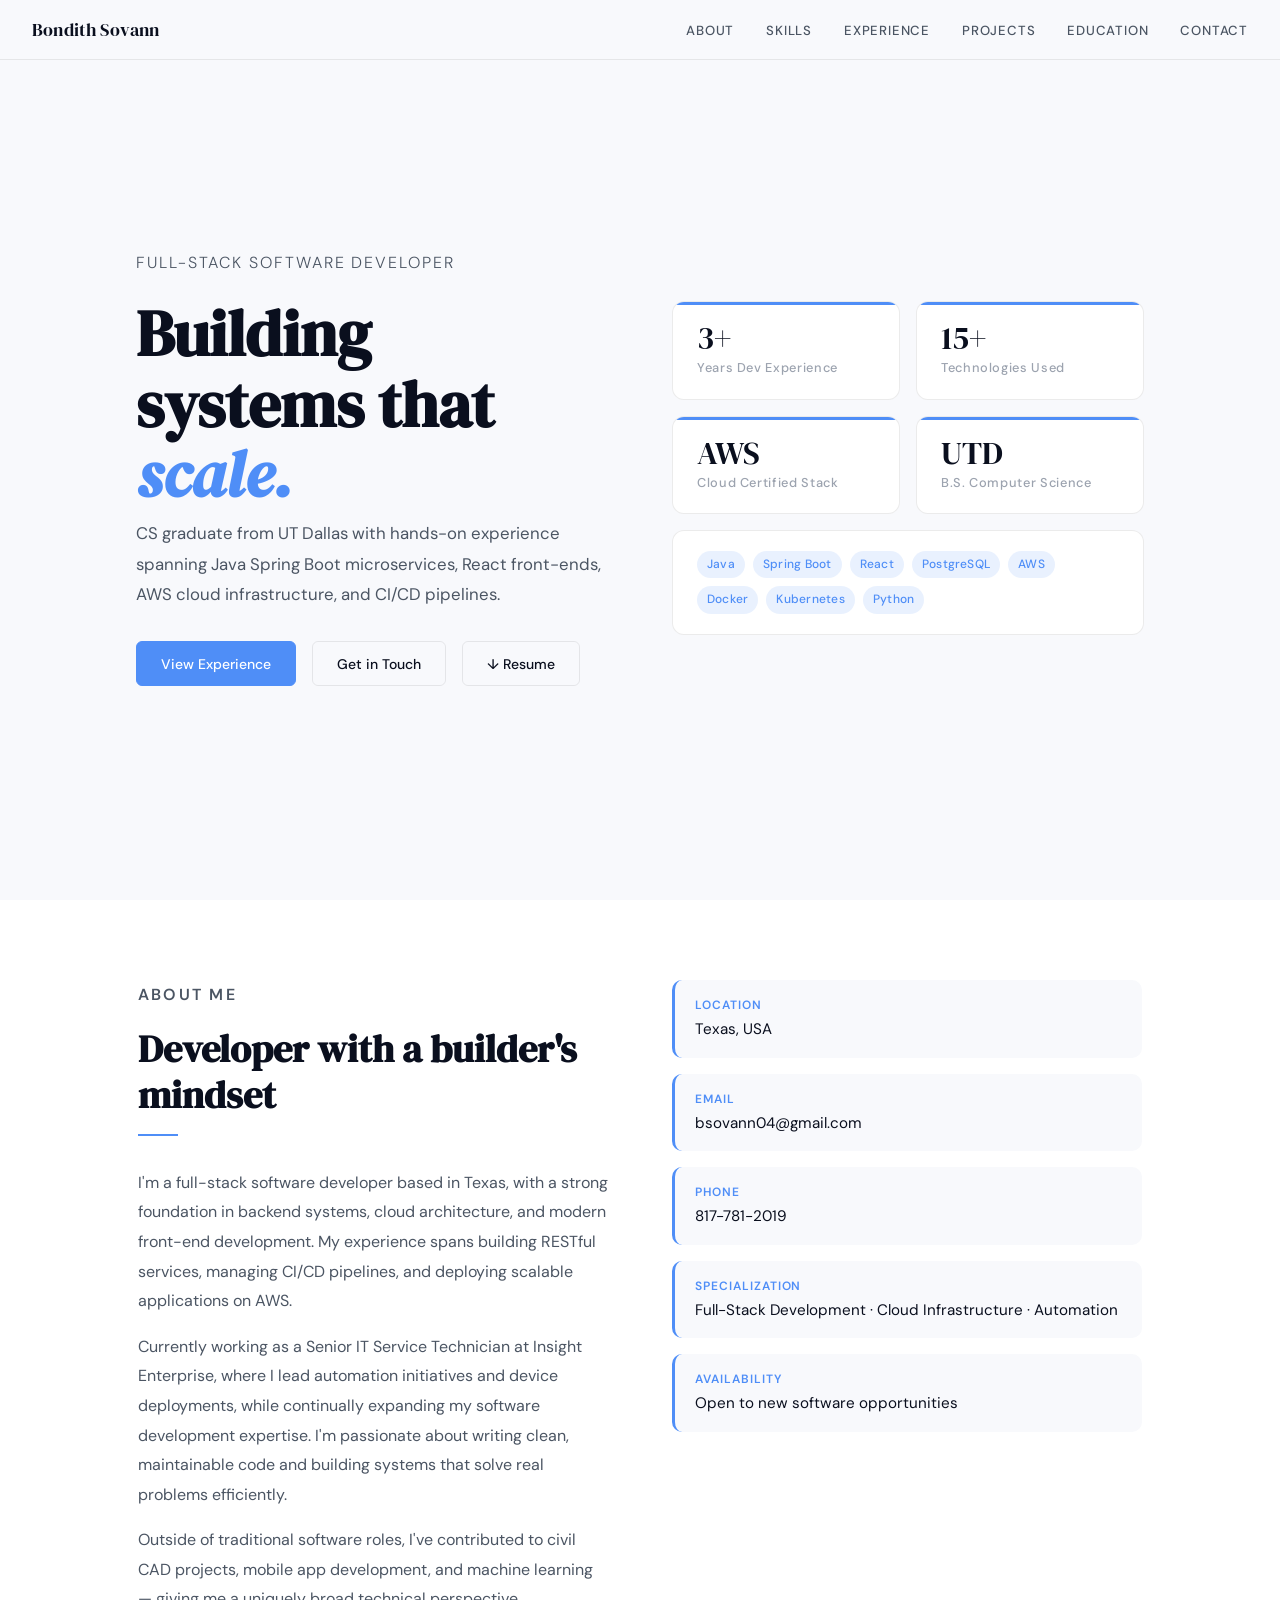
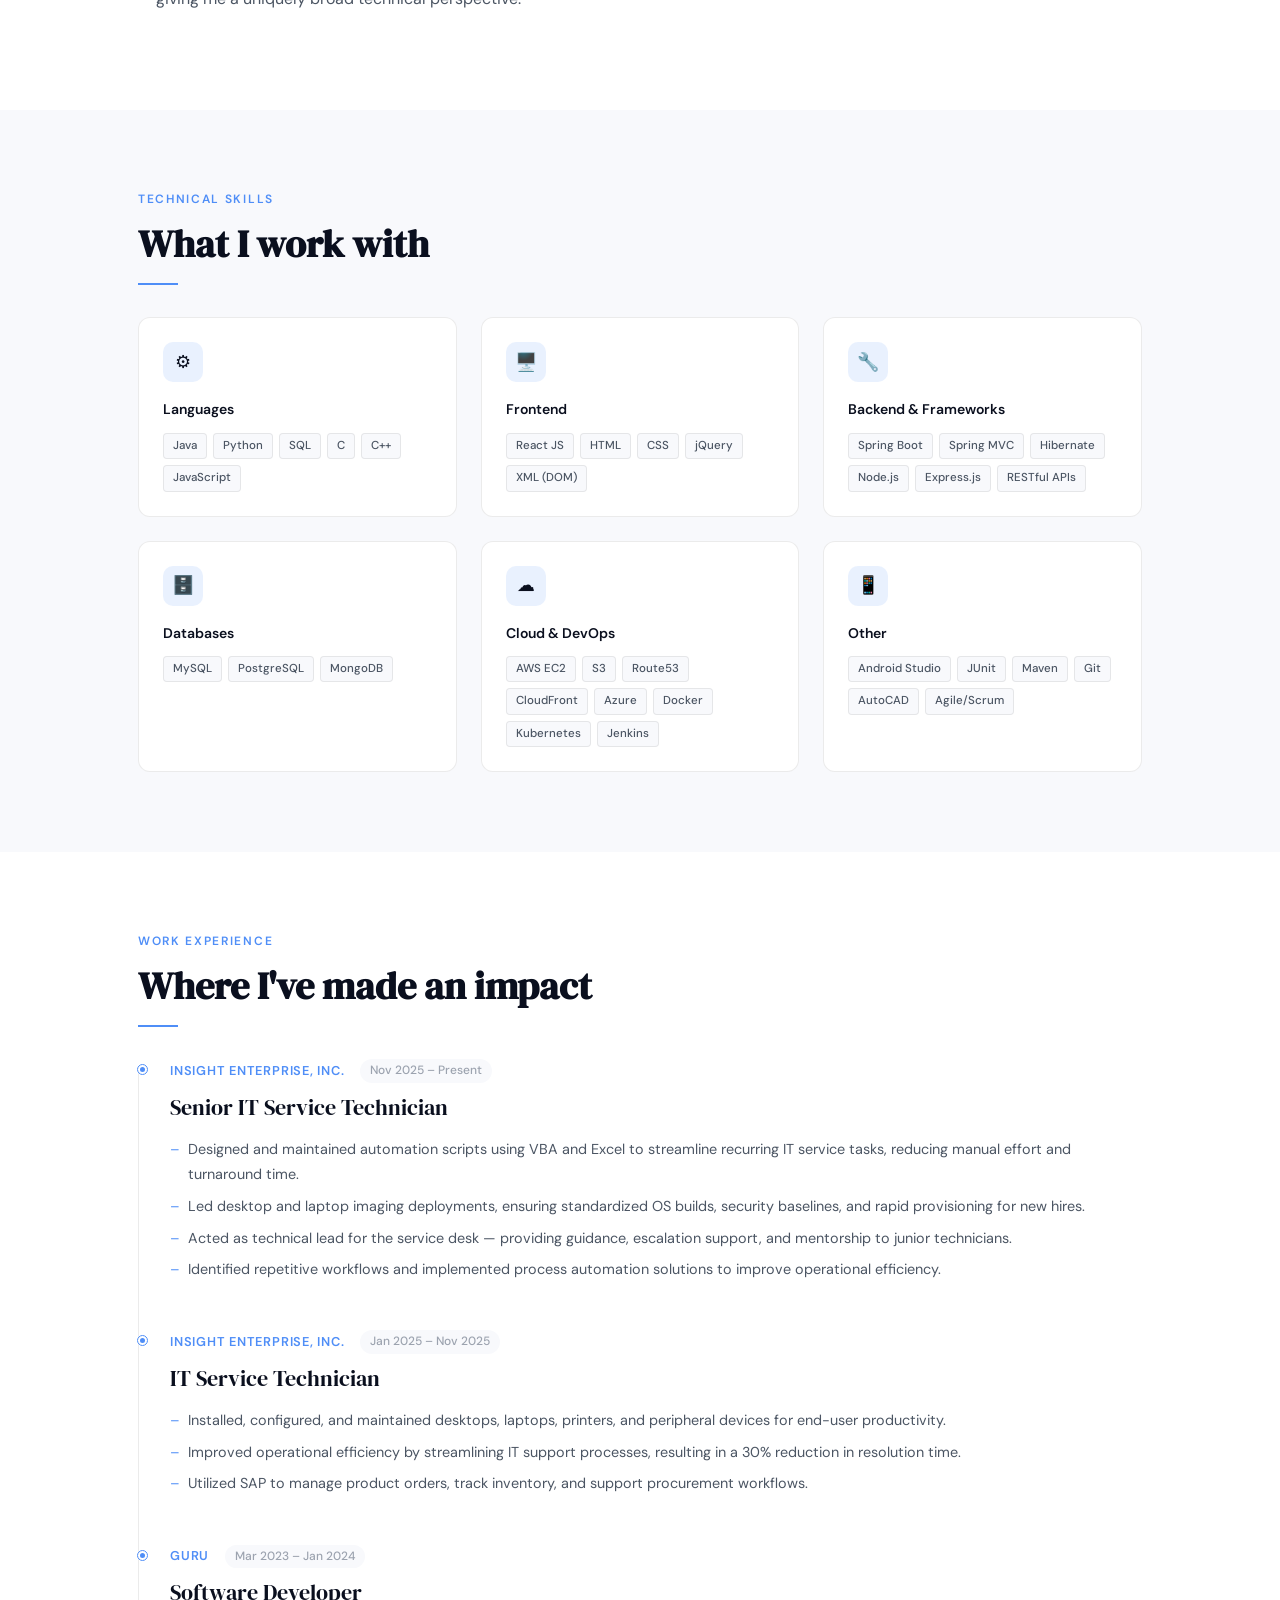
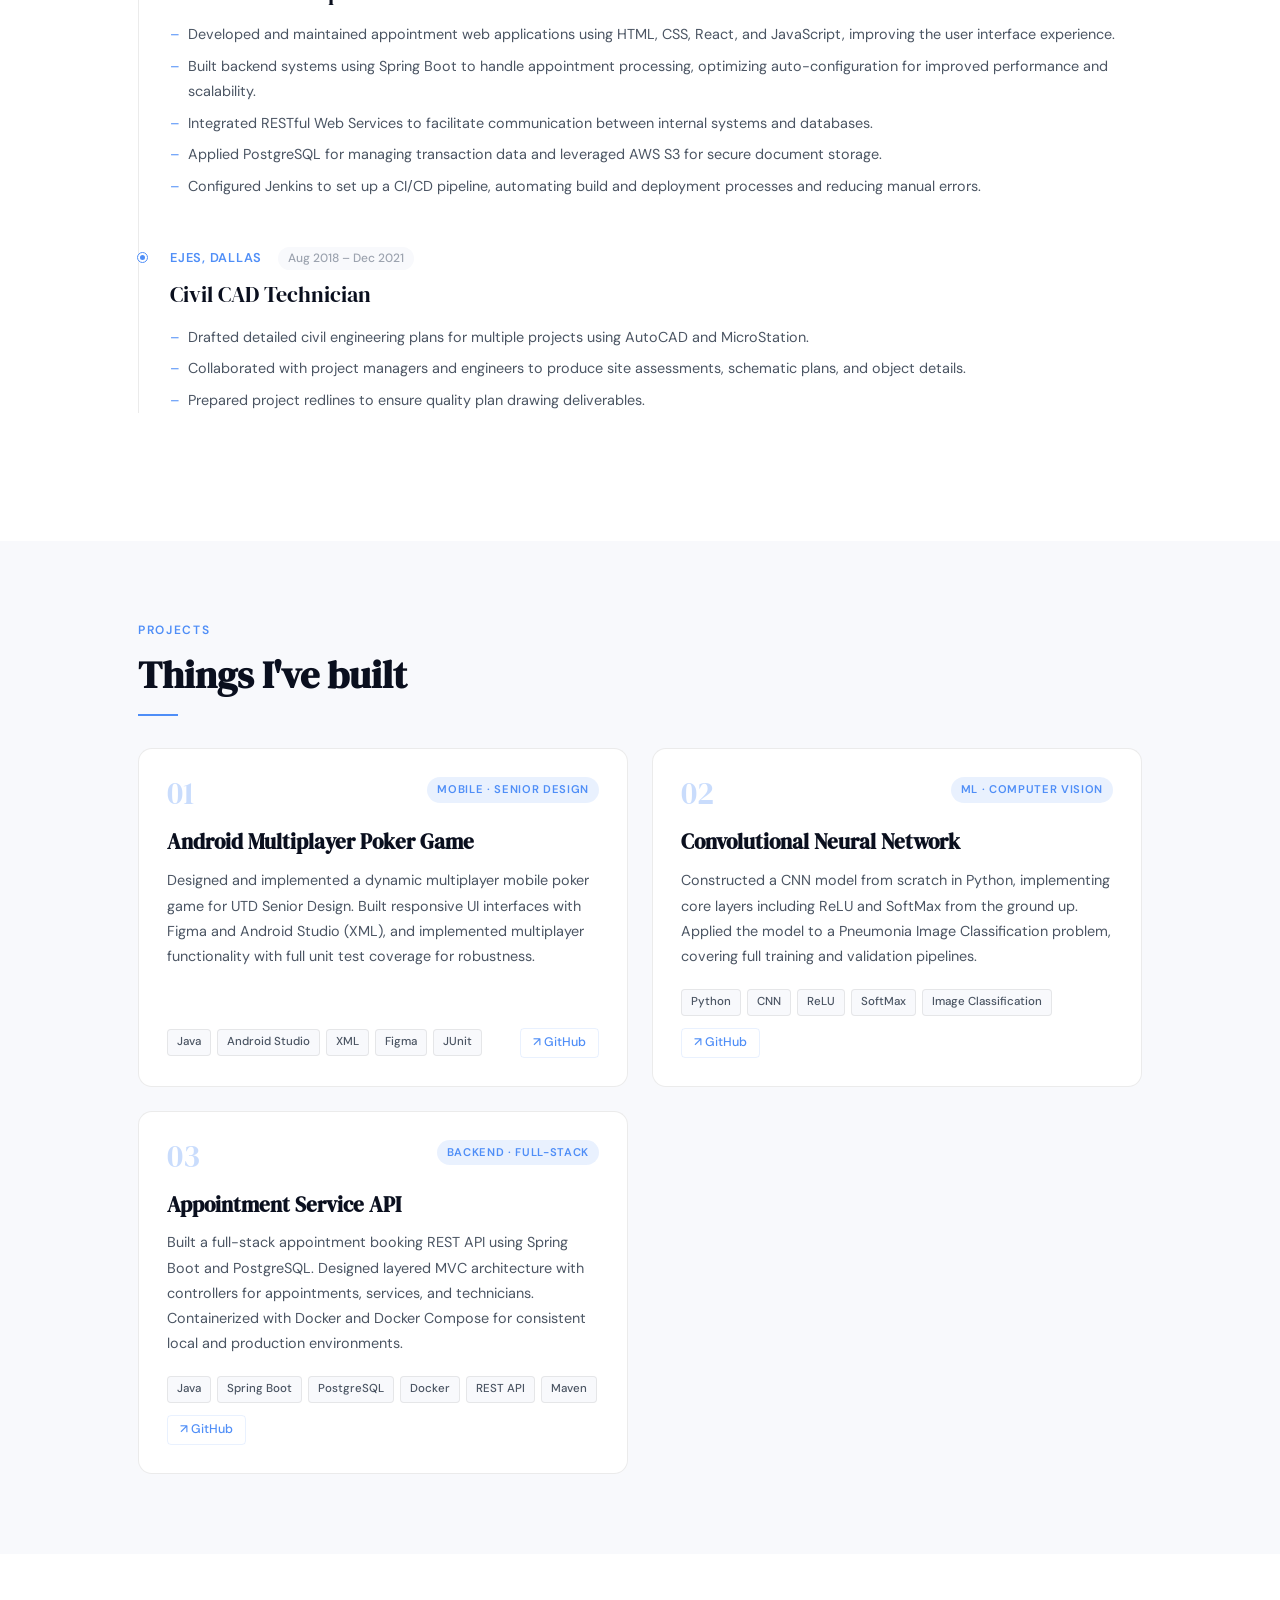
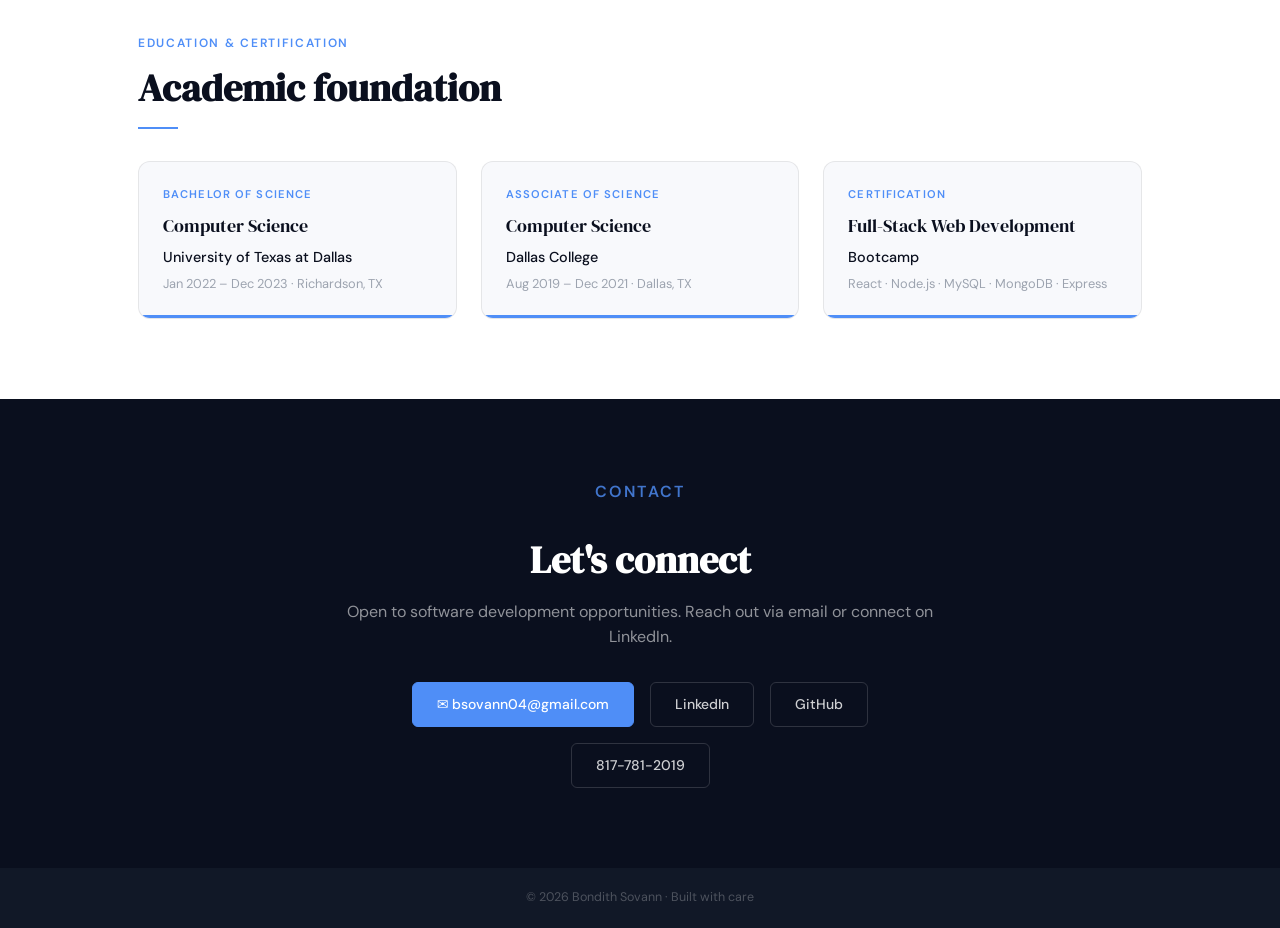
==== porfolio-site/index.html @ 38389a3c "Split portfolio into separate HTML, CSS, and JS files Extracted inline <style> and <script> blocks f" ====
<!DOCTYPE html>
<html lang="en">
<head>
<meta charset="UTF-8" />
<meta name="viewport" content="width=device-width, initial-scale=1.0" />
<title>Bondith Sovann — Software Developer</title>
<meta name="description" content="Full-stack software developer with expertise in Java Spring Boot, React, AWS, and CI/CD. CS graduate from UT Dallas seeking software engineering opportunities." />
<meta name="author" content="Bondith Sovann" />
<meta property="og:title" content="Bondith Sovann — Software Developer" />
<meta property="og:description" content="Full-stack software developer specializing in Java Spring Boot, React, AWS, and cloud infrastructure." />
<meta property="og:type" content="website" />
<link href="https://fonts.googleapis.com/css2?family=DM+Serif+Display:ital@0;1&family=DM+Sans:wght@300;400;500;600&display=swap" rel="stylesheet" />
<link rel="stylesheet" href="styles.css" />
</head>
<body>

<a href="#hero" class="skip-link">Skip to content</a>

<!-- NAV -->
<nav role="navigation" aria-label="Main navigation">
  <a href="#hero" class="nav-logo">Bondith Sovann</a>
  <button class="nav-toggle" aria-label="Toggle navigation menu" aria-expanded="false">
    <span></span>
    <span></span>
    <span></span>
  </button>
  <ul class="nav-links">
    <li><a href="#about">About</a></li>
    <li><a href="#skills">Skills</a></li>
    <li><a href="#experience">Experience</a></li>
    <li><a href="#projects">Projects</a></li>
    <li><a href="#education">Education</a></li>
    <li><a href="#contact">Contact</a></li>
  </ul>
</nav>

<!-- HERO -->
<section id="hero">
  <div class="hero-text">
    <p class="hero-subtitle">Full-Stack Software Developer</p>
    <h1>Building systems that <em>scale.</em></h1>
    <p class="hero-desc">
      CS graduate from UT Dallas with hands-on experience spanning Java Spring Boot microservices, React front-ends, AWS cloud infrastructure, and CI/CD pipelines.
    </p>
    <div class="hero-cta">
      <a href="#experience" class="btn btn-primary">View Experience</a>
      <a href="#contact" class="btn btn-ghost">Get in Touch</a>
      <a href="resume.pdf" download class="btn btn-ghost">↓ Resume</a>
    </div>
  </div>
  <div class="hero-visual">
    <div class="stat-row">
      <div class="stat-card">
        <div class="stat-number">3+</div>
        <div class="stat-label">Years Dev Experience</div>
      </div>
      <div class="stat-card">
        <div class="stat-number">15+</div>
        <div class="stat-label">Technologies Used</div>
      </div>
    </div>
    <div class="stat-row">
      <div class="stat-card">
        <div class="stat-number">AWS</div>
        <div class="stat-label">Cloud Certified Stack</div>
      </div>
      <div class="stat-card">
        <div class="stat-number">UTD</div>
        <div class="stat-label">B.S. Computer Science</div>
      </div>
    </div>
    <div class="tag-cloud">
      <span class="tag">Java</span>
      <span class="tag">Spring Boot</span>
      <span class="tag">React</span>
      <span class="tag">PostgreSQL</span>
      <span class="tag">AWS</span>
      <span class="tag">Docker</span>
      <span class="tag">Kubernetes</span>
      <span class="tag">Python</span>
    </div>
  </div>
</section>

<!-- ABOUT -->
<section id="about">
  <div class="container fade-section">
    <div class="about-grid">
      <div class="about-text">
        <p class="section-label">About Me</p>
        <h2 class="section-title">Developer with a builder's mindset</h2>
        <div class="divider"></div>
        <p>
          I'm a full-stack software developer based in Texas, with a strong foundation in backend systems, cloud architecture, and modern front-end development. My experience spans building RESTful services, managing CI/CD pipelines, and deploying scalable applications on AWS.
        </p>
        <p>
          Currently working as a Senior IT Service Technician at Insight Enterprise, where I lead automation initiatives and device deployments, while continually expanding my software development expertise. I'm passionate about writing clean, maintainable code and building systems that solve real problems efficiently.
        </p>
        <p>
          Outside of traditional software roles, I've contributed to civil CAD projects, mobile app development, and machine learning — giving me a uniquely broad technical perspective.
        </p>
      </div>
      <div class="about-aside">
        <div class="info-row">
          <div>
            <div class="info-label">Location</div>
            <div class="info-value">Texas, USA</div>
          </div>
        </div>
        <div class="info-row">
          <div>
            <div class="info-label">Email</div>
            <div class="info-value">bsovann04@gmail.com</div>
          </div>
        </div>
        <div class="info-row">
          <div>
            <div class="info-label">Phone</div>
            <div class="info-value">817-781-2019</div>
          </div>
        </div>
        <div class="info-row">
          <div>
            <div class="info-label">Specialization</div>
            <div class="info-value">Full-Stack Development · Cloud Infrastructure · Automation</div>
          </div>
        </div>
        <div class="info-row">
          <div>
            <div class="info-label">Availability</div>
            <div class="info-value">Open to new software opportunities</div>
          </div>
        </div>
      </div>
    </div>
  </div>
</section>

<!-- SKILLS -->
<section id="skills">
  <div class="container fade-section">
    <p class="section-label">Technical Skills</p>
    <h2 class="section-title">What I work with</h2>
    <div class="divider"></div>
    <div class="skills-grid">
      <div class="skill-card">
        <div class="skill-icon">⚙️</div>
        <h3>Languages</h3>
        <div class="skill-tags">
          <span class="skill-tag">Java</span>
          <span class="skill-tag">Python</span>
          <span class="skill-tag">SQL</span>
          <span class="skill-tag">C</span>
          <span class="skill-tag">C++</span>
          <span class="skill-tag">JavaScript</span>
        </div>
      </div>
      <div class="skill-card">
        <div class="skill-icon">🖥️</div>
        <h3>Frontend</h3>
        <div class="skill-tags">
          <span class="skill-tag">React JS</span>
          <span class="skill-tag">HTML</span>
          <span class="skill-tag">CSS</span>
          <span class="skill-tag">jQuery</span>
          <span class="skill-tag">XML (DOM)</span>
        </div>
      </div>
      <div class="skill-card">
        <div class="skill-icon">🔧</div>
        <h3>Backend & Frameworks</h3>
        <div class="skill-tags">
          <span class="skill-tag">Spring Boot</span>
          <span class="skill-tag">Spring MVC</span>
          <span class="skill-tag">Hibernate</span>
          <span class="skill-tag">Node.js</span>
          <span class="skill-tag">Express.js</span>
          <span class="skill-tag">RESTful APIs</span>
        </div>
      </div>
      <div class="skill-card">
        <div class="skill-icon">🗄️</div>
        <h3>Databases</h3>
        <div class="skill-tags">
          <span class="skill-tag">MySQL</span>
          <span class="skill-tag">PostgreSQL</span>
          <span class="skill-tag">MongoDB</span>
        </div>
      </div>
      <div class="skill-card">
        <div class="skill-icon">☁️</div>
        <h3>Cloud & DevOps</h3>
        <div class="skill-tags">
          <span class="skill-tag">AWS EC2</span>
          <span class="skill-tag">S3</span>
          <span class="skill-tag">Route53</span>
          <span class="skill-tag">CloudFront</span>
          <span class="skill-tag">Azure</span>
          <span class="skill-tag">Docker</span>
          <span class="skill-tag">Kubernetes</span>
          <span class="skill-tag">Jenkins</span>
        </div>
      </div>
      <div class="skill-card">
        <div class="skill-icon">📱</div>
        <h3>Other</h3>
        <div class="skill-tags">
          <span class="skill-tag">Android Studio</span>
          <span class="skill-tag">JUnit</span>
          <span class="skill-tag">Maven</span>
          <span class="skill-tag">Git</span>
          <span class="skill-tag">AutoCAD</span>
          <span class="skill-tag">Agile/Scrum</span>
        </div>
      </div>
    </div>
  </div>
</section>

<!-- EXPERIENCE -->
<section id="experience">
  <div class="container fade-section">
    <p class="section-label">Work Experience</p>
    <h2 class="section-title">Where I've made an impact</h2>
    <div class="divider"></div>
    <div class="timeline">

      <div class="timeline-item">
        <div class="timeline-meta">
          <span class="timeline-company">Insight Enterprise, Inc.</span>
          <span class="timeline-date">Nov 2025 – Present</span>
        </div>
        <div class="timeline-role">Senior IT Service Technician</div>
        <ul class="timeline-bullets">
          <li>Designed and maintained automation scripts using VBA and Excel to streamline recurring IT service tasks, reducing manual effort and turnaround time.</li>
          <li>Led desktop and laptop imaging deployments, ensuring standardized OS builds, security baselines, and rapid provisioning for new hires.</li>
          <li>Acted as technical lead for the service desk — providing guidance, escalation support, and mentorship to junior technicians.</li>
          <li>Identified repetitive workflows and implemented process automation solutions to improve operational efficiency.</li>
        </ul>
      </div>

      <div class="timeline-item">
        <div class="timeline-meta">
          <span class="timeline-company">Insight Enterprise, Inc.</span>
          <span class="timeline-date">Jan 2025 – Nov 2025</span>
        </div>
        <div class="timeline-role">IT Service Technician</div>
        <ul class="timeline-bullets">
          <li>Installed, configured, and maintained desktops, laptops, printers, and peripheral devices for end-user productivity.</li>
          <li>Improved operational efficiency by streamlining IT support processes, resulting in a 30% reduction in resolution time.</li>
          <li>Utilized SAP to manage product orders, track inventory, and support procurement workflows.</li>
        </ul>
      </div>

      <div class="timeline-item">
        <div class="timeline-meta">
          <span class="timeline-company">Guru</span>
          <span class="timeline-date">Mar 2023 – Jan 2024</span>
        </div>
        <div class="timeline-role">Software Developer</div>
        <ul class="timeline-bullets">
          <li>Developed and maintained appointment web applications using HTML, CSS, React, and JavaScript, improving the user interface experience.</li>
          <li>Built backend systems using Spring Boot to handle appointment processing, optimizing auto-configuration for improved performance and scalability.</li>
          <li>Integrated RESTful Web Services to facilitate communication between internal systems and databases.</li>
          <li>Applied PostgreSQL for managing transaction data and leveraged AWS S3 for secure document storage.</li>
          <li>Configured Jenkins to set up a CI/CD pipeline, automating build and deployment processes and reducing manual errors.</li>
        </ul>
      </div>

      <div class="timeline-item">
        <div class="timeline-meta">
          <span class="timeline-company">EJES, Dallas</span>
          <span class="timeline-date">Aug 2018 – Dec 2021</span>
        </div>
        <div class="timeline-role">Civil CAD Technician</div>
        <ul class="timeline-bullets">
          <li>Drafted detailed civil engineering plans for multiple projects using AutoCAD and MicroStation.</li>
          <li>Collaborated with project managers and engineers to produce site assessments, schematic plans, and object details.</li>
          <li>Prepared project redlines to ensure quality plan drawing deliverables.</li>
        </ul>
      </div>

    </div>
  </div>
</section>

<!-- PROJECTS -->
<section id="projects">
  <div class="container fade-section">
    <p class="section-label">Projects</p>
    <h2 class="section-title">Things I've built</h2>
    <div class="divider"></div>
    <div class="projects-grid">
      <div class="project-card">
        <div class="project-header">
          <span class="project-num">01</span>
          <span class="project-tag">Mobile · Senior Design</span>
        </div>
        <h3>Android Multiplayer Poker Game</h3>
        <p>
          Designed and implemented a dynamic multiplayer mobile poker game for UTD Senior Design. Built responsive UI interfaces with Figma and Android Studio (XML), and implemented multiplayer functionality with full unit test coverage for robustness.
        </p>
        <div class="project-footer">
          <div class="project-tech">
            <span class="tech-pill">Java</span>
            <span class="tech-pill">Android Studio</span>
            <span class="tech-pill">XML</span>
            <span class="tech-pill">Figma</span>
            <span class="tech-pill">JUnit</span>
          </div>
          <a href="https://github.com/bsovann04" target="_blank" rel="noopener noreferrer" class="project-link">↗ GitHub</a>
        </div>
      </div>
      <div class="project-card">
        <div class="project-header">
          <span class="project-num">02</span>
          <span class="project-tag">ML · Computer Vision</span>
        </div>
        <h3>Convolutional Neural Network</h3>
        <p>
          Constructed a CNN model from scratch in Python, implementing core layers including ReLU and SoftMax from the ground up. Applied the model to a Pneumonia Image Classification problem, covering full training and validation pipelines.
        </p>
        <div class="project-footer">
          <div class="project-tech">
            <span class="tech-pill">Python</span>
            <span class="tech-pill">CNN</span>
            <span class="tech-pill">ReLU</span>
            <span class="tech-pill">SoftMax</span>
            <span class="tech-pill">Image Classification</span>
          </div>
          <a href="https://github.com/bsovann04" target="_blank" rel="noopener noreferrer" class="project-link">↗ GitHub</a>
        </div>
      </div>
      <div class="project-card">
        <div class="project-header">
          <span class="project-num">03</span>
          <span class="project-tag">Backend · Full-Stack</span>
        </div>
        <h3>Appointment Service API</h3>
        <p>
          Built a full-stack appointment booking REST API using Spring Boot and PostgreSQL. Designed layered MVC architecture with controllers for appointments, services, and technicians. Containerized with Docker and Docker Compose for consistent local and production environments.
        </p>
        <div class="project-footer">
          <div class="project-tech">
            <span class="tech-pill">Java</span>
            <span class="tech-pill">Spring Boot</span>
            <span class="tech-pill">PostgreSQL</span>
            <span class="tech-pill">Docker</span>
            <span class="tech-pill">REST API</span>
            <span class="tech-pill">Maven</span>
          </div>
          <a href="https://github.com/bsovann04" target="_blank" rel="noopener noreferrer" class="project-link">↗ GitHub</a>
        </div>
      </div>
    </div>
  </div>
</section>

<!-- EDUCATION -->
<section id="education">
  <div class="container fade-section">
    <p class="section-label">Education & Certification</p>
    <h2 class="section-title">Academic foundation</h2>
    <div class="divider"></div>
    <div class="edu-grid">
      <div class="edu-card">
        <div class="edu-type">Bachelor of Science</div>
        <div class="edu-degree">Computer Science</div>
        <div class="edu-school">University of Texas at Dallas</div>
        <div class="edu-period">Jan 2022 – Dec 2023 · Richardson, TX</div>
      </div>
      <div class="edu-card">
        <div class="edu-type">Associate of Science</div>
        <div class="edu-degree">Computer Science</div>
        <div class="edu-school">Dallas College</div>
        <div class="edu-period">Aug 2019 – Dec 2021 · Dallas, TX</div>
      </div>
      <div class="edu-card">
        <div class="edu-type">Certification</div>
        <div class="edu-degree">Full-Stack Web Development</div>
        <div class="edu-school">Bootcamp</div>
        <div class="edu-period">React · Node.js · MySQL · MongoDB · Express</div>
      </div>
    </div>
  </div>
</section>

<!-- CONTACT -->
<section id="contact">
  <div class="container">
    <p class="section-label">Contact</p>
    <h2 class="section-title">Let's connect</h2>
    <p>Open to software development opportunities. Reach out via email or connect on LinkedIn.</p>
    <div class="contact-links">
      <a href="mailto:bsovann04@gmail.com" class="contact-link primary">✉ bsovann04@gmail.com</a>
      <a href="https://www.linkedin.com/in/bondith-sovann" target="_blank" rel="noopener noreferrer" class="contact-link">LinkedIn</a>
      <a href="https://github.com/bsovann04" target="_blank" rel="noopener noreferrer" class="contact-link">GitHub</a>
      <a href="tel:8177812019" class="contact-link">817-781-2019</a>
    </div>
  </div>
</section>

<footer>
  © 2026 Bondith Sovann · Built with care
</footer>

<script src="main.js"></script>

</body>
</html>
---- porfolio-site/styles.css ----
*, *::before, *::after { box-sizing: border-box; margin: 0; padding: 0; }

:root {
  --navy: #0a0f1e;
  --navy-mid: #111827;
  --accent: #4f8ef7;
  --accent-light: #e8f0fe;
  --accent-muted: rgba(79,142,247,0.12);
  --text-primary: #0a0f1e;
  --text-secondary: #4b5563;
  --text-muted: #9ca3af;
  --border: rgba(0,0,0,0.08);
  --surface: #ffffff;
  --bg: #f8f9fc;
  --serif: 'DM Serif Display', Georgia, serif;
  --sans: 'DM Sans', system-ui, sans-serif;
}

html { scroll-behavior: smooth; }

body {
  font-family: var(--sans);
  background: var(--bg);
  color: var(--text-primary);
  line-height: 1.6;
  font-size: 16px;
  -webkit-font-smoothing: antialiased;
}

/* ── SKIP LINK ── */
.skip-link {
  position: absolute;
  top: -100%;
  left: 1rem;
  z-index: 9999;
  padding: 0.5rem 1rem;
  background: var(--accent);
  color: #fff;
  border-radius: 0 0 6px 6px;
  font-size: 0.875rem;
  font-weight: 500;
  text-decoration: none;
  transition: top 0.2s;
}
.skip-link:focus { top: 0; }

/* ── NAV ── */
nav {
  position: fixed; top: 0; left: 0; right: 0; z-index: 100;
  background: rgba(248,249,252,0.9);
  backdrop-filter: blur(12px);
  border-bottom: 1px solid var(--border);
  padding: 0 2rem;
  height: 60px;
  display: flex; align-items: center; justify-content: space-between;
}
.nav-logo {
  font-family: var(--serif);
  font-size: 1.15rem;
  color: var(--text-primary);
  letter-spacing: 0.01em;
  text-decoration: none;
}
.nav-links { display: flex; gap: 2rem; list-style: none; }
.nav-links a {
  font-size: 0.825rem;
  font-weight: 500;
  letter-spacing: 0.06em;
  text-transform: uppercase;
  color: var(--text-secondary);
  text-decoration: none;
  transition: color 0.2s;
}
.nav-links a:hover { color: var(--accent); }
.nav-links a.active { color: var(--accent); }

/* Hamburger button */
.nav-toggle {
  display: none;
  background: none;
  border: 1.5px solid var(--border);
  border-radius: 6px;
  cursor: pointer;
  padding: 6px 10px;
  flex-direction: column;
  gap: 5px;
  align-items: center;
  justify-content: center;
}
.nav-toggle span {
  display: block;
  width: 20px;
  height: 2px;
  background: var(--text-primary);
  border-radius: 2px;
  transition: all 0.25s;
}
.nav-toggle.open span:nth-child(1) { transform: translateY(7px) rotate(45deg); }
.nav-toggle.open span:nth-child(2) { opacity: 0; }
.nav-toggle.open span:nth-child(3) { transform: translateY(-7px) rotate(-45deg); }

/* ── HERO ── */
#hero {
  min-height: 100vh;
  display: grid;
  grid-template-columns: 1fr 1fr;
  align-items: center;
  gap: 4rem;
  padding: 100px 6rem 4rem;
  max-width: 1200px;
  margin: 0 auto;
}
.hero-text h1 {
  font-family: var(--serif);
  font-size: clamp(2.8rem, 5vw, 4.2rem);
  line-height: 1.1;
  color: var(--text-primary);
  margin-bottom: 0.5rem;
}
.hero-text h1 em {
  font-style: italic;
  color: var(--accent);
}
.hero-subtitle {
  font-size: 1rem;
  font-weight: 300;
  color: var(--text-secondary);
  letter-spacing: 0.12em;
  text-transform: uppercase;
  margin-bottom: 1.5rem;
}
.hero-desc {
  font-size: 1.05rem;
  color: var(--text-secondary);
  line-height: 1.8;
  max-width: 480px;
  margin-bottom: 2rem;
}
.hero-cta {
  display: flex; gap: 1rem; flex-wrap: wrap;
}
.btn {
  display: inline-flex; align-items: center; gap: 8px;
  padding: 0.65rem 1.5rem;
  border-radius: 6px;
  font-family: var(--sans);
  font-size: 0.875rem;
  font-weight: 500;
  cursor: pointer;
  text-decoration: none;
  transition: all 0.2s;
}
.btn-primary {
  background: var(--accent);
  color: #fff;
  border: 1.5px solid var(--accent);
}
.btn-primary:hover { background: #3a7bf4; border-color: #3a7bf4; transform: translateY(-1px); }
.btn-ghost {
  background: transparent;
  color: var(--text-primary);
  border: 1.5px solid var(--border);
}
.btn-ghost:hover { border-color: var(--accent); color: var(--accent); }

.hero-visual {
  display: flex; flex-direction: column; gap: 1rem;
}
.stat-row { display: grid; grid-template-columns: 1fr 1fr; gap: 1rem; }
.stat-card {
  background: var(--surface);
  border: 1px solid var(--border);
  border-radius: 12px;
  padding: 1.25rem 1.5rem;
  position: relative; overflow: hidden;
}
.stat-card::before {
  content: '';
  position: absolute; top: 0; left: 0; right: 0;
  height: 3px;
  background: var(--accent);
  border-radius: 12px 12px 0 0;
}
.stat-number {
  font-family: var(--serif);
  font-size: 2rem;
  color: var(--text-primary);
  line-height: 1;
  margin-bottom: 4px;
}
.stat-label { font-size: 0.8rem; color: var(--text-muted); font-weight: 500; letter-spacing: 0.05em; }
.tag-cloud {
  background: var(--surface);
  border: 1px solid var(--border);
  border-radius: 12px;
  padding: 1.25rem 1.5rem;
  display: flex; flex-wrap: wrap; gap: 8px;
}
.tag {
  font-size: 0.75rem; font-weight: 500;
  padding: 4px 10px;
  border-radius: 20px;
  background: var(--accent-muted);
  color: var(--accent);
  letter-spacing: 0.02em;
}

/* ── SECTIONS ── */
section { padding: 5rem 0; }
.container { max-width: 1100px; margin: 0 auto; padding: 0 3rem; }
.section-label {
  font-size: 0.75rem;
  font-weight: 600;
  letter-spacing: 0.14em;
  text-transform: uppercase;
  color: var(--accent);
  margin-bottom: 0.75rem;
}
.section-title {
  font-family: var(--serif);
  font-size: clamp(1.8rem, 3vw, 2.4rem);
  line-height: 1.2;
  color: var(--text-primary);
  margin-bottom: 1rem;
}
.section-intro {
  font-size: 1rem;
  color: var(--text-secondary);
  max-width: 540px;
  line-height: 1.8;
  margin-bottom: 3rem;
}
.divider { width: 40px; height: 2px; background: var(--accent); margin: 1rem 0 2rem; }

/* ── ABOUT ── */
#about { background: var(--surface); }
.about-grid {
  display: grid; grid-template-columns: 1fr 1fr; gap: 4rem; align-items: start;
}
.about-text p {
  font-size: 1rem; color: var(--text-secondary); line-height: 1.85;
  margin-bottom: 1rem;
}
.about-aside { display: flex; flex-direction: column; gap: 1rem; }
.info-row {
  display: flex; align-items: flex-start; gap: 12px;
  padding: 1rem 1.25rem;
  background: var(--bg);
  border-radius: 10px;
  border-left: 3px solid var(--accent);
}
.info-label { font-size: 0.75rem; font-weight: 600; color: var(--accent); letter-spacing: 0.08em; text-transform: uppercase; margin-bottom: 2px; }
.info-value { font-size: 0.95rem; color: var(--text-primary); }

/* ── SKILLS ── */
#skills { background: var(--bg); }
.skills-grid { display: grid; grid-template-columns: repeat(3, 1fr); gap: 1.5rem; }
.skill-card {
  background: var(--surface);
  border: 1px solid var(--border);
  border-radius: 12px;
  padding: 1.5rem;
  transition: border-color 0.2s, transform 0.2s;
}
.skill-card:hover { border-color: var(--accent); transform: translateY(-3px); }
.skill-icon {
  width: 40px; height: 40px;
  border-radius: 10px;
  background: var(--accent-muted);
  display: flex; align-items: center; justify-content: center;
  margin-bottom: 1rem;
  font-size: 18px;
}
.skill-card h3 { font-size: 0.875rem; font-weight: 600; color: var(--text-primary); margin-bottom: 0.75rem; }
.skill-tags { display: flex; flex-wrap: wrap; gap: 6px; }
.skill-tag {
  font-size: 0.72rem; font-weight: 500;
  padding: 3px 9px;
  border-radius: 4px;
  background: var(--bg);
  color: var(--text-secondary);
  border: 1px solid var(--border);
}

/* ── EXPERIENCE ── */
#experience { background: var(--surface); }
.timeline { position: relative; padding-left: 2rem; }
.timeline::before {
  content: ''; position: absolute;
  left: 0; top: 8px; bottom: 0;
  width: 1px; background: var(--border);
}
.timeline-item { position: relative; margin-bottom: 3rem; }
.timeline-item::before {
  content: ''; position: absolute;
  left: -2rem; top: 6px;
  width: 9px; height: 9px;
  border-radius: 50%;
  background: var(--accent);
  border: 2px solid var(--surface);
  outline: 1px solid var(--accent);
}
.timeline-meta {
  display: flex; align-items: center; gap: 1rem; flex-wrap: wrap;
  margin-bottom: 0.5rem;
}
.timeline-company { font-size: 0.8rem; font-weight: 600; color: var(--accent); letter-spacing: 0.06em; text-transform: uppercase; }
.timeline-date {
  font-size: 0.75rem; color: var(--text-muted); font-weight: 500;
  background: var(--bg); padding: 2px 10px; border-radius: 20px;
}
.timeline-role { font-family: var(--serif); font-size: 1.35rem; color: var(--text-primary); margin-bottom: 0.75rem; }
.timeline-bullets { list-style: none; }
.timeline-bullets li {
  font-size: 0.9rem; color: var(--text-secondary); line-height: 1.75;
  padding-left: 1.1rem; position: relative; margin-bottom: 0.4rem;
}
.timeline-bullets li::before {
  content: '–'; position: absolute; left: 0; color: var(--accent);
}

/* ── PROJECTS ── */
#projects { background: var(--bg); }
.projects-grid { display: grid; grid-template-columns: repeat(2, 1fr); gap: 1.5rem; }
.project-card {
  background: var(--surface);
  border: 1px solid var(--border);
  border-radius: 14px;
  padding: 1.75rem;
  display: flex; flex-direction: column;
  transition: border-color 0.2s, transform 0.2s;
}
.project-card:hover { border-color: var(--accent); transform: translateY(-3px); }
.project-header { display: flex; align-items: flex-start; justify-content: space-between; margin-bottom: 1rem; }
.project-num { font-family: var(--serif); font-size: 2rem; color: var(--accent); opacity: 0.3; line-height: 1; }
.project-tag {
  font-size: 0.7rem; font-weight: 600; padding: 4px 10px; border-radius: 20px;
  background: var(--accent-muted); color: var(--accent); letter-spacing: 0.06em; text-transform: uppercase;
}
.project-card h3 { font-family: var(--serif); font-size: 1.3rem; color: var(--text-primary); margin-bottom: 0.6rem; }
.project-card p { font-size: 0.9rem; color: var(--text-secondary); line-height: 1.75; flex: 1; margin-bottom: 1.25rem; }
.project-footer { display: flex; align-items: center; justify-content: space-between; flex-wrap: wrap; gap: 0.75rem; margin-top: auto; }
.project-tech { display: flex; flex-wrap: wrap; gap: 6px; }
.tech-pill {
  font-size: 0.72rem; font-weight: 500;
  padding: 3px 9px; border-radius: 4px;
  background: var(--bg); color: var(--text-secondary); border: 1px solid var(--border);
}
.project-link {
  font-size: 0.78rem; font-weight: 500;
  color: var(--accent);
  text-decoration: none;
  border: 1px solid var(--accent-muted);
  padding: 4px 12px;
  border-radius: 4px;
  white-space: nowrap;
  transition: background 0.2s;
}
.project-link:hover { background: var(--accent-muted); }

/* ── EDUCATION ── */
#education { background: var(--surface); }
.edu-grid { display: grid; grid-template-columns: repeat(3, 1fr); gap: 1.5rem; }
.edu-card {
  background: var(--bg);
  border: 1px solid var(--border);
  border-radius: 12px;
  padding: 1.5rem;
  position: relative; overflow: hidden;
  transition: border-color 0.2s;
}
.edu-card:hover { border-color: var(--accent); }
.edu-card::after {
  content: '';
  position: absolute; bottom: 0; left: 0; right: 0;
  height: 3px; background: var(--accent);
  border-radius: 0 0 12px 12px;
}
.edu-type { font-size: 0.7rem; font-weight: 600; color: var(--accent); letter-spacing: 0.1em; text-transform: uppercase; margin-bottom: 0.5rem; }
.edu-degree { font-family: var(--serif); font-size: 1.1rem; color: var(--text-primary); margin-bottom: 0.4rem; }
.edu-school { font-size: 0.9rem; font-weight: 500; color: var(--text-primary); margin-bottom: 0.25rem; }
.edu-period { font-size: 0.8rem; color: var(--text-muted); }

/* ── CONTACT STRIP ── */
#contact {
  background: var(--navy);
  padding: 5rem 0;
  text-align: center;
}
#contact .container { max-width: 700px; }
#contact .section-label { color: rgba(79,142,247,0.8); }
#contact .section-title { color: #fff; }
#contact p { color: rgba(255,255,255,0.55); font-size: 1rem; margin-bottom: 2rem; }
.contact-links { display: flex; gap: 1rem; justify-content: center; flex-wrap: wrap; }
.contact-link {
  display: inline-flex; align-items: center; gap: 8px;
  padding: 0.65rem 1.5rem;
  border-radius: 6px;
  font-size: 0.875rem; font-weight: 500;
  text-decoration: none;
  border: 1px solid rgba(255,255,255,0.15);
  color: rgba(255,255,255,0.8);
  transition: all 0.2s;
}
.contact-link:hover { background: rgba(79,142,247,0.2); border-color: var(--accent); color: #fff; }
.contact-link.primary { background: var(--accent); border-color: var(--accent); color: #fff; }
.contact-link.primary:hover { background: #3a7bf4; }

footer {
  background: var(--navy-mid);
  padding: 1.25rem 3rem;
  text-align: center;
  font-size: 0.78rem;
  color: rgba(255,255,255,0.25);
}

/* ── ANIMATIONS ── */
@keyframes fadeUp {
  from { opacity: 0; transform: translateY(20px); }
  to   { opacity: 1; transform: translateY(0); }
}
.hero-text h1     { animation: fadeUp 0.7s ease both; }
.hero-subtitle    { animation: fadeUp 0.7s 0.1s ease both; }
.hero-desc        { animation: fadeUp 0.7s 0.2s ease both; }
.hero-cta         { animation: fadeUp 0.7s 0.3s ease both; }
.hero-visual      { animation: fadeUp 0.7s 0.4s ease both; }

/* Scroll-triggered fade-in */
.fade-section {
  opacity: 0;
  transform: translateY(24px);
  transition: opacity 0.6s ease, transform 0.6s ease;
}
.fade-section.visible {
  opacity: 1;
  transform: translateY(0);
}

/* ── RESPONSIVE ── */
@media (max-width: 900px) {
  #hero { grid-template-columns: 1fr; padding: 100px 2rem 3rem; }
  .about-grid, .skills-grid, .projects-grid, .edu-grid { grid-template-columns: 1fr; }
  .skills-grid { grid-template-columns: 1fr 1fr; }
  .container { padding: 0 1.5rem; }
  nav { padding: 0 1.5rem; }
  .nav-toggle { display: flex; }
  .nav-links {
    display: none;
    position: absolute;
    top: 60px; left: 0; right: 0;
    background: rgba(248,249,252,0.97);
    backdrop-filter: blur(12px);
    border-bottom: 1px solid var(--border);
    flex-direction: column;
    padding: 1rem 1.5rem;
    gap: 0;
  }
  .nav-links.open { display: flex; }
  .nav-links li { border-bottom: 1px solid var(--border); }
  .nav-links li:last-child { border-bottom: none; }
  .nav-links a { display: block; padding: 0.75rem 0; }
}
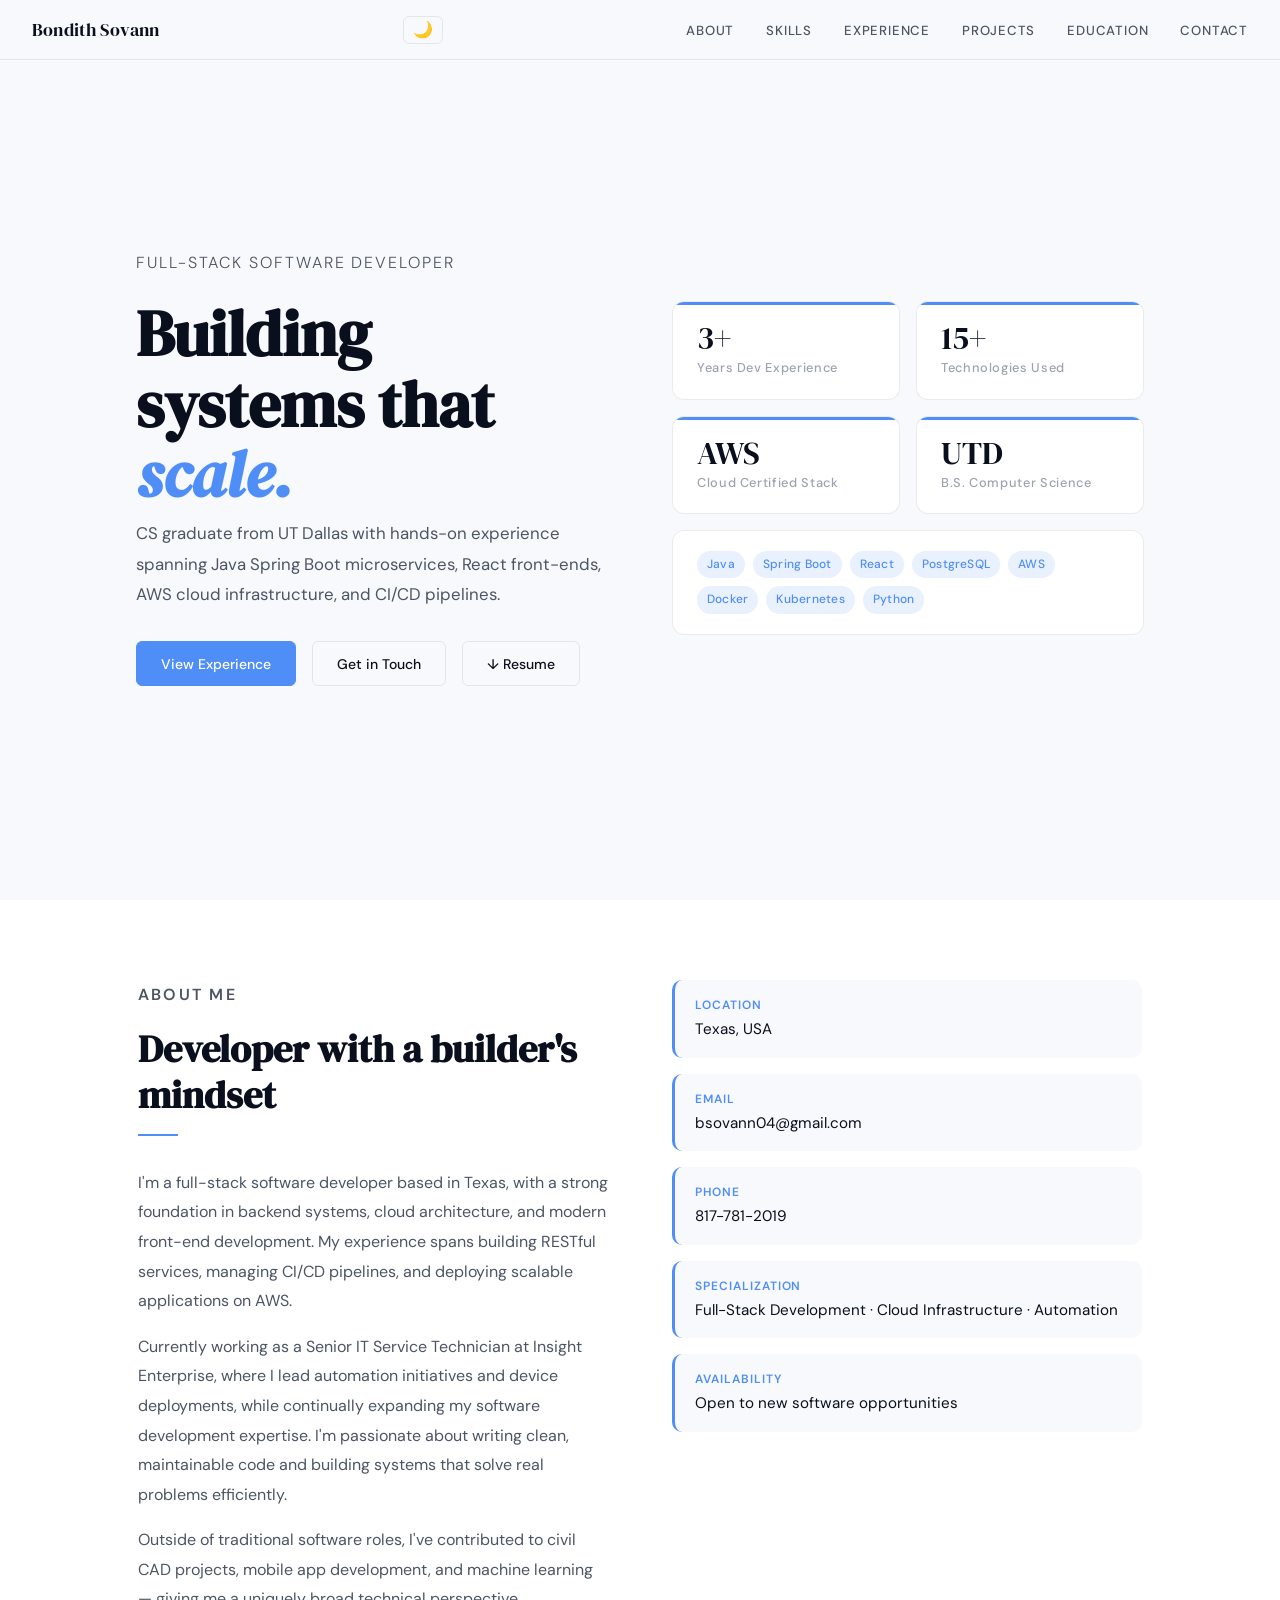
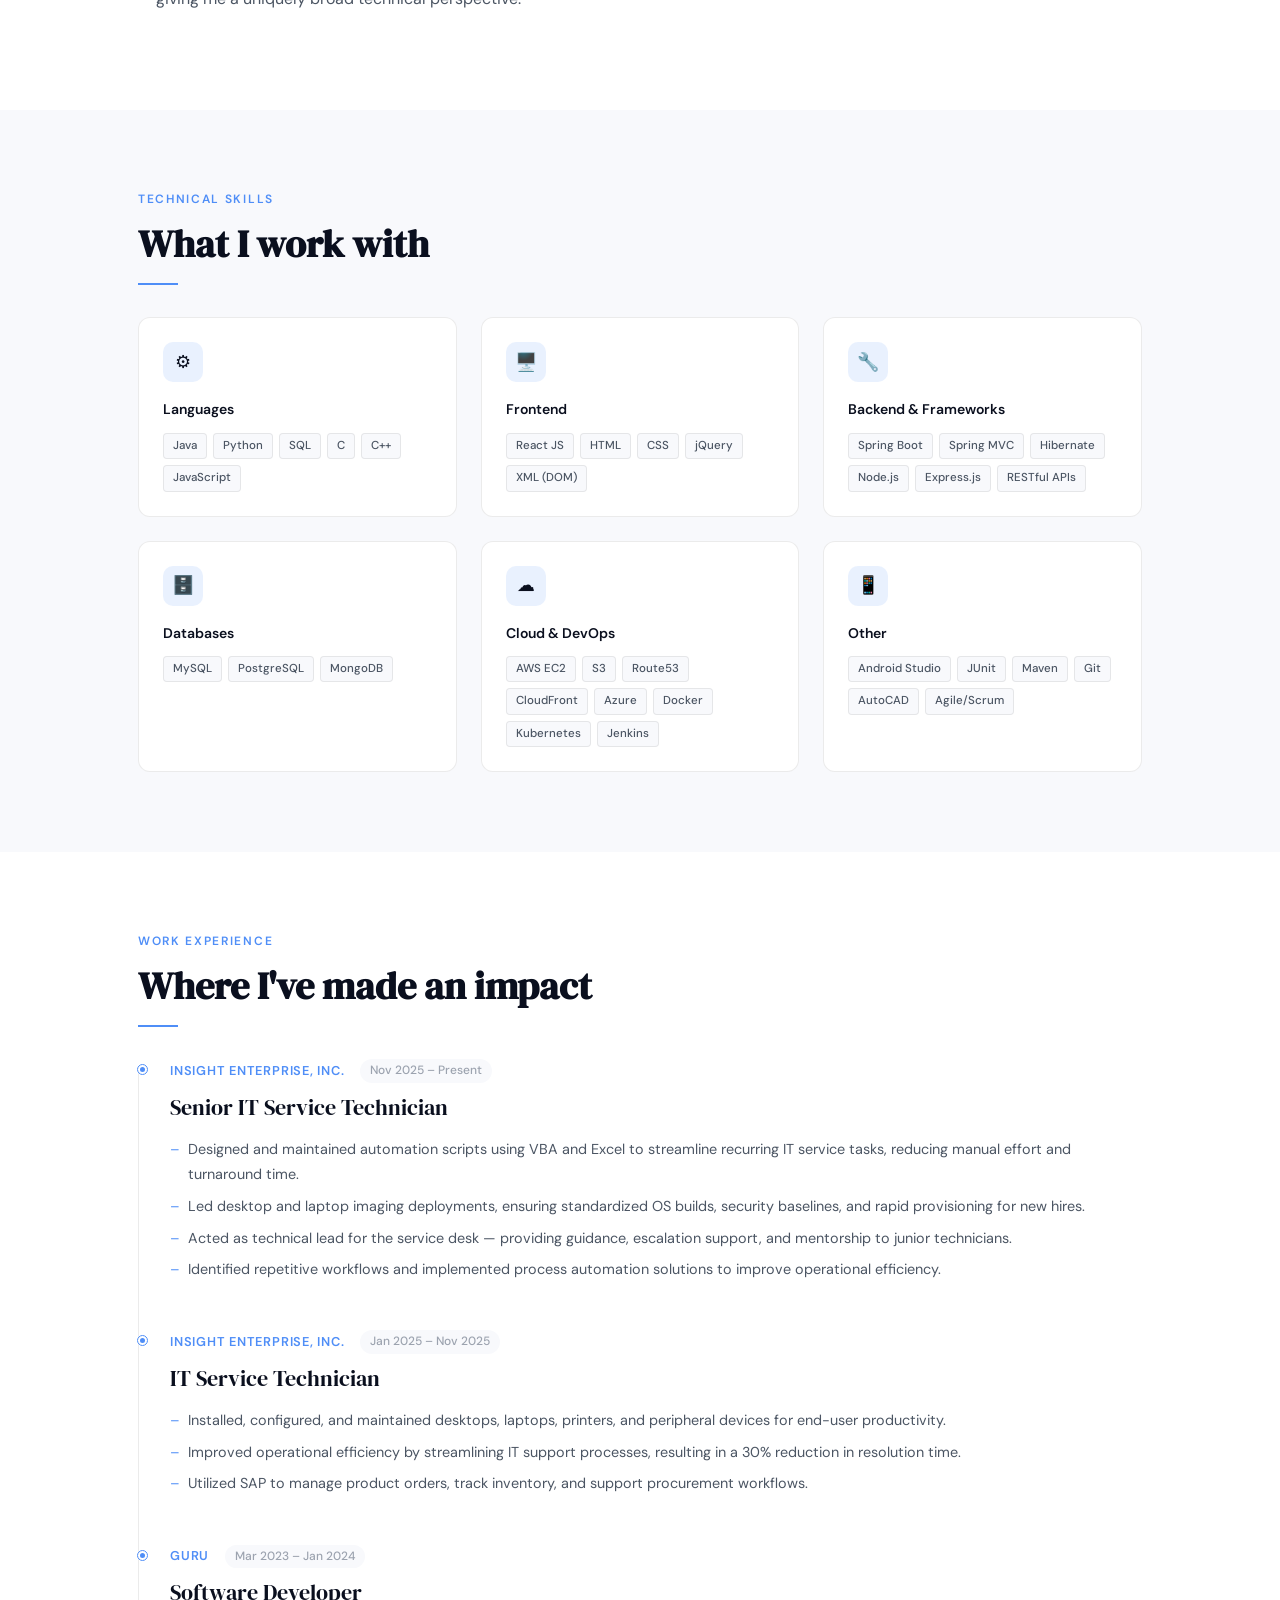
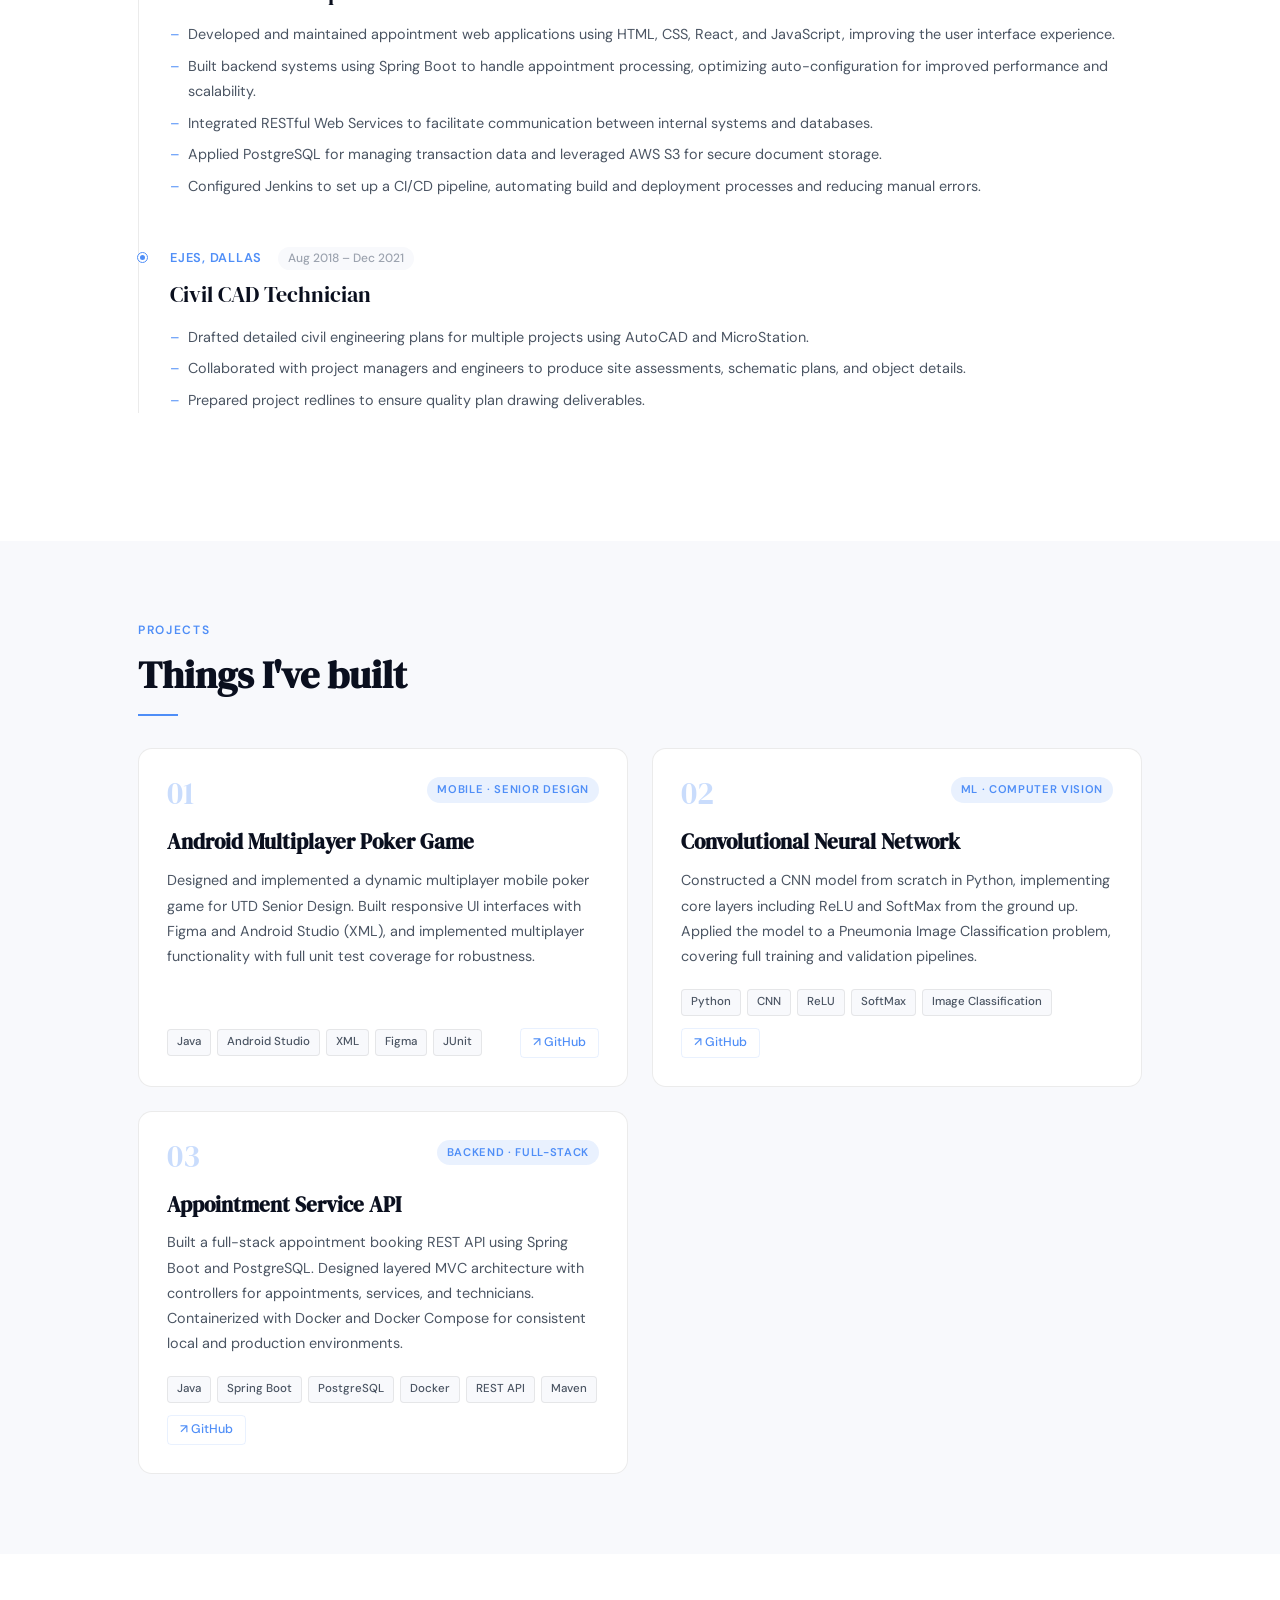
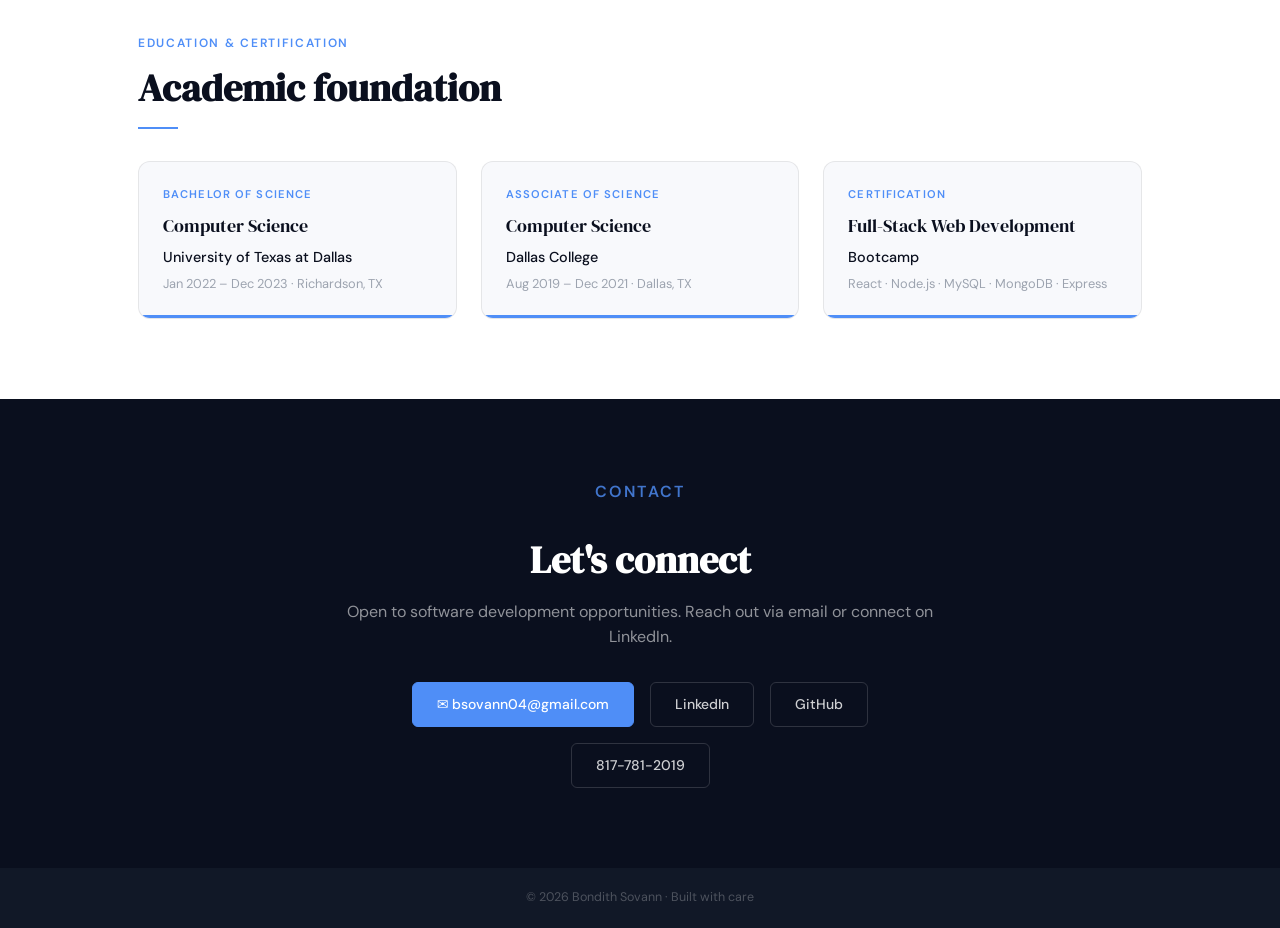
==== commit ba99f1d6: "Add dark/light theme toggle with localStorage persistence Adds a moon/sun button to the nav that swi" ====
--- a/porfolio-site/index.html
+++ b/porfolio-site/index.html
@@ -19,6 +19,7 @@
 <!-- NAV -->
 <nav role="navigation" aria-label="Main navigation">
   <a href="#hero" class="nav-logo">Bondith Sovann</a>
+  <button class="theme-toggle" id="theme-toggle" aria-label="Toggle dark mode">🌙</button>
   <button class="nav-toggle" aria-label="Toggle navigation menu" aria-expanded="false">
     <span></span>
     <span></span>
--- a/porfolio-site/styles.css
+++ b/porfolio-site/styles.css
@@ -16,6 +16,20 @@
   --sans: 'DM Sans', system-ui, sans-serif;
 }
 
+[data-theme="dark"] {
+  --navy: #0a0f1e;
+  --navy-mid: #0d1117;
+  --accent: #4f8ef7;
+  --accent-light: #1a2a4a;
+  --accent-muted: rgba(79,142,247,0.15);
+  --text-primary: #e6edf3;
+  --text-secondary: #8b949e;
+  --text-muted: #6e7681;
+  --border: rgba(255,255,255,0.08);
+  --surface: #161b22;
+  --bg: #0d1117;
+}
+
 html { scroll-behavior: smooth; }
 
 body {
@@ -25,6 +39,7 @@
   line-height: 1.6;
   font-size: 16px;
   -webkit-font-smoothing: antialiased;
+  transition: background 0.3s, color 0.3s;
 }
 
 /* ── SKIP LINK ── */
@@ -53,6 +68,10 @@
   padding: 0 2rem;
   height: 60px;
   display: flex; align-items: center; justify-content: space-between;
+  transition: background 0.3s, border-color 0.3s;
+}
+[data-theme="dark"] nav {
+  background: rgba(13,17,23,0.9);
 }
 .nav-logo {
   font-family: var(--serif);
@@ -413,6 +432,21 @@
   font-size: 0.78rem;
   color: rgba(255,255,255,0.25);
 }
+
+/* ── THEME TOGGLE ── */
+.theme-toggle {
+  background: none;
+  border: 1.5px solid var(--border);
+  border-radius: 6px;
+  cursor: pointer;
+  padding: 5px 9px;
+  font-size: 16px;
+  line-height: 1;
+  color: var(--text-secondary);
+  transition: border-color 0.2s, color 0.2s;
+  display: flex; align-items: center; justify-content: center;
+}
+.theme-toggle:hover { border-color: var(--accent); color: var(--accent); }
 
 /* ── ANIMATIONS ── */
 @keyframes fadeUp {
@@ -455,6 +489,9 @@
     padding: 1rem 1.5rem;
     gap: 0;
   }
+  [data-theme="dark"] .nav-links {
+    background: rgba(13,17,23,0.97);
+  }
   .nav-links.open { display: flex; }
   .nav-links li { border-bottom: 1px solid var(--border); }
   .nav-links li:last-child { border-bottom: none; }
